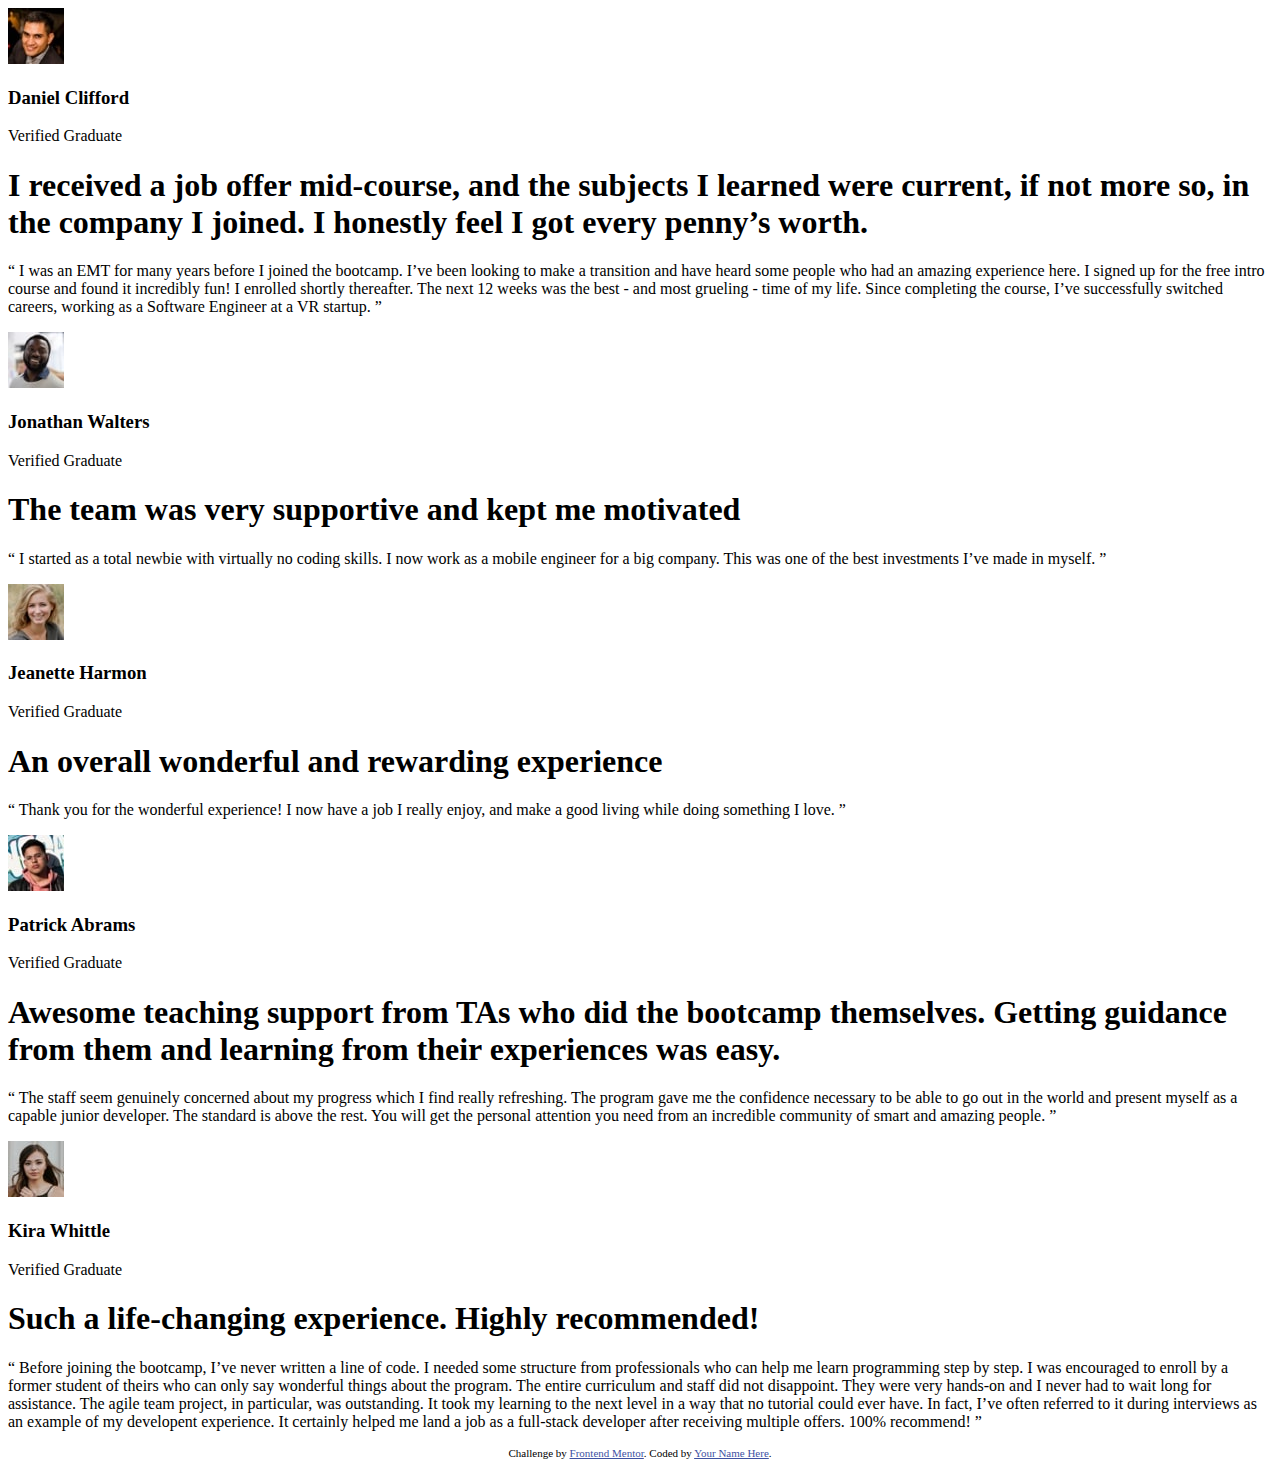
==== index.html @ 71cd8819 "Add files via upload" ====
<!DOCTYPE html>
<html lang="en">
<head>
  <meta charset="UTF-8">
  <meta name="viewport" content="width=device-width, initial-scale=1.0"> <!-- displays site properly based on user's device -->

  <link rel="icon" type="image/png" sizes="32x32" href="./images/favicon-32x32.png">
  
  <title>Frontend Mentor | [Challenge Name Here]</title>

  <!-- Feel free to remove these styles or customise in your own stylesheet 👍 -->
  <style>
    .attribution { font-size: 11px; text-align: center; }
    .attribution a { color: hsl(228, 45%, 44%); }
  </style>
  <link rel="stylesheet" href="/CSS/style.css">
  <link
    href="https://fonts.googleapis.com/css2?family=Barlow+Semi+Condensed:ital,wght@0,500;0,600;1,500;1,600&display=swap"
    rel="stylesheet">
</head>
<body>
  <!-- TOP CONTAINER -->
  <div class="container">
    <div class="main">
      <div class="top-container">
        <div class="card card-big" id="daniel">
          <div class="top">
            <div class="img"><img src="/images/image-daniel.jpg" alt=""></div>
            <div class="description">
              <h3 class="name"> Daniel Clifford</h3>
              <p class="paragraph">Verified Graduate</p>
            </div>
          </div>
          <h1 class="quote">I received a job offer mid-course, and the subjects I learned were current, if not more so,
            in the company I joined. I honestly feel I got every penny’s worth.</h1>
          <p class="quote-paragraph">“ I was an EMT for many years before I joined the bootcamp. I’ve been looking to make a
            transition and have heard some people who had an amazing experience here. I signed up
            for the free intro course and found it incredibly fun! I enrolled shortly thereafter.
            The next 12 weeks was the best - and most grueling - time of my life. Since completing
            the course, I’ve successfully switched careers, working as a Software Engineer at a VR startup. ”</p>
        </div>
    
    
        <div class="card card-small" id="jonathan">
          <div class="top">
            <div class="img"><img src="/images/image-jonathan.jpg" alt=""></div>
            <div class="description">
              <h3 class="name"> Jonathan Walters</h3>
              <p class="paragraph">Verified Graduate</p>
            </div>
          </div>
          <h1 class="quote">The team was very supportive and kept me motivated</h1>
          <p class="quote-paragraph">“ I started as a total newbie with virtually no coding skills. I now work as a mobile
            engineer
            for a big company. This was one of the best investments I’ve made in myself. ”</p>
        </div>
      </div>
    
      <!-- end of top container -->
    
    
    
      <!-- BOT container -->
      <div class="bot-container">
        <div class="card card-small" id="bot-card-jeanette">
          <div class="top">
            <div class="img"><img src="/images/image-jeanette.jpg" alt=""></div>
            <div class="description">
              <h3 class="name"> Jeanette Harmon</h3>
              <p class="paragraph">Verified Graduate</p>
            </div>
          </div>
          <h1 class="quote">An overall wonderful and rewarding experience
          </h1>
          <p class="quote-paragraph">“ Thank you for the wonderful experience! I now have a job I really enjoy, and make a
            good living
            while doing something I love. ”</p>
        </div>

        
        <div class="card card-big" id="bot-card-patrick">
          <div class="top">
            <div class="img"><img src="/images/image-patrick.jpg" alt=""></div>
            <div class="description">
              <h3 class="name"> Patrick Abrams</h3>
              <p class="paragraph">Verified Graduate</p>
            </div>
          </div>
          <h1 class="quote">Awesome teaching support from TAs who did the bootcamp themselves. Getting guidance from them
            and
            learning from their experiences was easy.</h1>
          <p class="quote-paragraph">“ The staff seem genuinely concerned about my progress which I find really refreshing.
            The program
            gave me the confidence necessary to be able to go out in the world and present myself as a capable
            junior developer. The standard is above the rest. You will get the personal attention you need from
            an incredible community of smart and amazing people. ”
          </p>
        </div>
    
    
      </div>
      <!-- end of BOT CONTAINER -->
    </div>
    <!-- end of main container -->
    <!-- SIDE -->
    <div class="side">
      <div class="card card-5">
        <div class="top">
          <div class="img"><img src="/images/image-kira.jpg" alt=""></div>
          <div class="description">
            <h3 class="name"> Kira Whittle</h3>
            <p class="paragraph">Verified Graduate</p>
          </div>
        </div>
        <h1 class="quote">Such a life-changing experience. Highly recommended!</h1>
        <p class="quote-paragraph">“ Before joining the bootcamp, I’ve never written a line of code. I needed some structure
          from
          professionals who can help me learn programming step by step. I was encouraged to enroll by a former
          student of theirs who can only say wonderful things about the program. The entire curriculum and staff
          did not disappoint. They were very hands-on and I never had to wait long for assistance. The agile team
          project, in particular, was outstanding. It took my learning to the next level in a way that no tutorial
          could ever have. In fact, I’ve often referred to it during interviews as an example of my developent
          experience. It certainly helped me land a job as a full-stack developer after receiving multiple offers.
          100% recommend! ”</p>
      </div>
    </div>
  
    <!-- end of side container -->
    </div>
    


  <div class="attribution">
    Challenge by <a href="https://www.frontendmentor.io?ref=challenge" target="_blank">Frontend Mentor</a>. 
    Coded by <a href="#">Your Name Here</a>.
  </div>
</body>
</html>
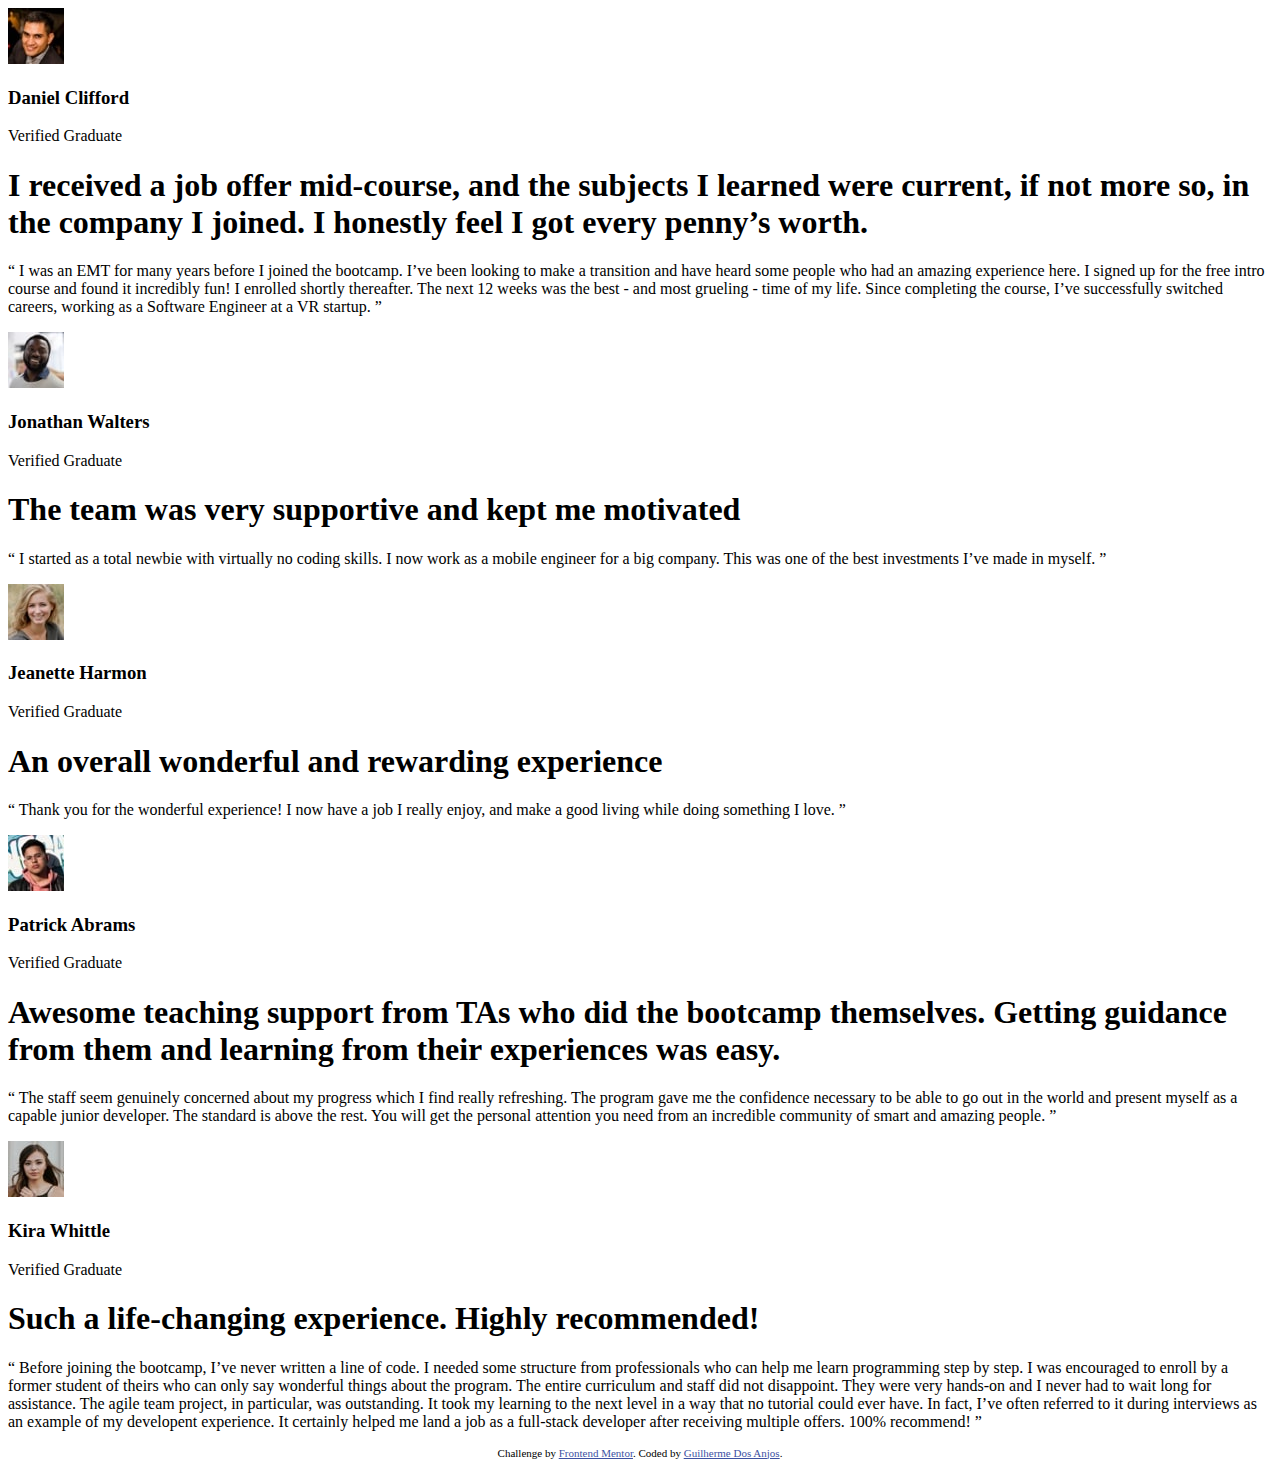
==== commit 64771dad: "Add files via upload" ====
--- a/index.html
+++ b/index.html
@@ -6,7 +6,7 @@
 
   <link rel="icon" type="image/png" sizes="32x32" href="./images/favicon-32x32.png">
   
-  <title>Frontend Mentor | [Challenge Name Here]</title>
+  <title>Frontend Mentor | Testimonials Grid</title>
 
   <!-- Feel free to remove these styles or customise in your own stylesheet 👍 -->
   <style>
@@ -132,7 +132,7 @@
 
   <div class="attribution">
     Challenge by <a href="https://www.frontendmentor.io?ref=challenge" target="_blank">Frontend Mentor</a>. 
-    Coded by <a href="#">Your Name Here</a>.
+    Coded by <a href="#">Guilherme Dos Anjos</a>.
   </div>
 </body>
 </html>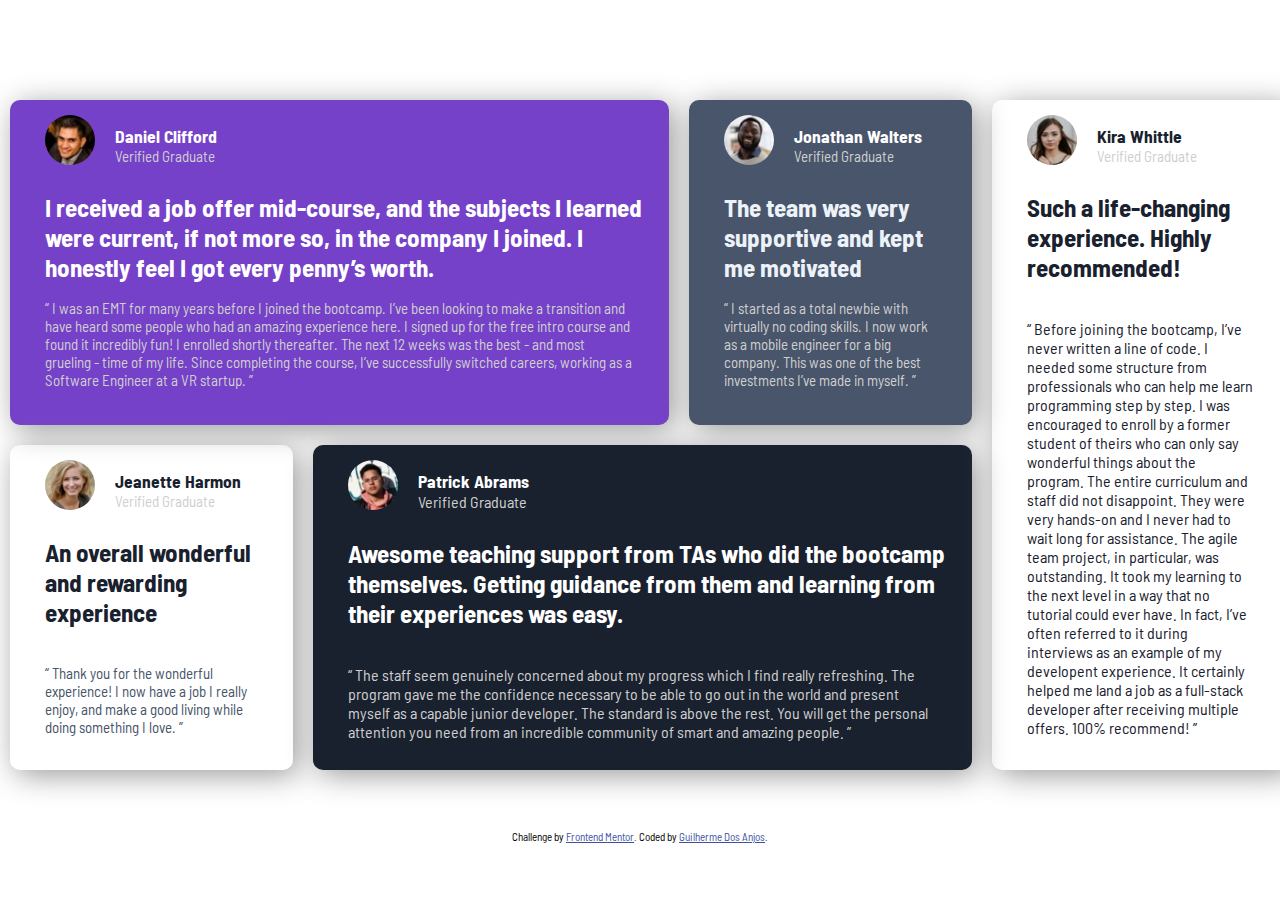
==== commit 9cb7567a: "Add files via upload" ====
--- a/index.html
+++ b/index.html
@@ -13,7 +13,7 @@
     .attribution { font-size: 11px; text-align: center; }
     .attribution a { color: hsl(228, 45%, 44%); }
   </style>
-  <link rel="stylesheet" href="/CSS/style.css">
+  <link rel="stylesheet" href="style.css">
   <link
     href="https://fonts.googleapis.com/css2?family=Barlow+Semi+Condensed:ital,wght@0,500;0,600;1,500;1,600&display=swap"
     rel="stylesheet">
--- a/style.css
+++ b/style.css
@@ -0,0 +1,198 @@
+
+html {
+  font-size: 62.5%;
+}
+
+body {
+  margin: 0;
+  padding: 0;
+  font-family: "Barlow Semi Condensed", sans-serif;
+  background-color: gray: hsl(0, 0%, 81%);
+}
+
+/* END COMMON STYLES ================================= */
+
+/* CONTAINER */
+.container {
+  display: flex;
+  align-items: center;
+  justify-content: center;
+  margin: auto;
+  margin-top: 10vh;
+  margin-bottom: 10vh;
+  padding: 1rem;
+  box-sizing: border-box;
+  width: 130rem;
+  height: 65rem;
+}
+/* END COPNTAINER */
+
+/* MAIN CONTAINER */
+.main {
+  width: 90%;
+  height: 55%;
+  display: flex;
+  flex-direction: row;
+  align-self: flex-start;
+  justify-content: space-between;
+  flex-wrap: wrap;
+}
+
+/* TOP */
+.top-container {
+  /* border: 2px solid green; */
+  display: flex;
+  align-self: flex-start;
+}
+
+/* END OF TOP */
+
+/* bot */
+.bot-container {
+  display: flex;
+  align-self: flex-end;
+  justify-content: flex-end;
+  /* border: solid 2px greenyellow; */
+}
+/* END OF BOT */
+
+/* side */
+.side {
+  width: 20%;
+  display: flex;
+  align-self: flex-start;
+  width: 35rem;
+  height: 67rem;
+}
+.card-5 {
+  display: flex;
+  flex-direction: column;
+}
+
+/* END OF SIDE */
+
+/* cards */
+.card {
+  /* border: 2px solid purple; */
+  font-size: 1.2rem;
+  box-sizing: border-box;
+  border-radius: 1rem;
+  padding: 1.5rem;
+  text-align: left;
+  box-shadow: .5rem .5rem 3rem  rgb(153, 153, 153);
+}
+
+.card img {
+  border-radius: 5rem;
+  width: 5rem;
+}
+
+.card-big {
+  width: 70%;
+  height: 32.5rem;
+  margin-bottom: 2rem;
+  margin-right: 2rem;
+}
+
+.card-small {
+  width: 30%;
+  margin-bottom: 2rem;
+  margin-right: 2rem;
+}
+
+.quote {
+  font-size: 2.5rem;
+  position: relative;
+  margin-left: 2rem;
+  text-align: left;
+}
+
+.quote-paragraph {
+  margin: 0 2rem;
+  font-size: 1.5rem;
+  position: relative;
+  top: 2rem;
+}
+.side .quote-paragraph {
+  font-size: 1.6rem;
+}
+
+.top-container .quote-paragraph {
+  position: relative;
+  top: 0;
+}
+.top {
+  display: flex;
+  flex-direction: row;
+  margin-left: 2rem;
+}
+
+.description {
+  font-size: 1.5rem;
+  display: flex;
+  flex-direction: column;
+  align-self: center;
+  margin: 1rem 2rem;
+}
+
+.description p,
+h3 {
+  margin: 0;
+}
+
+/* STYLES */
+.paragraph {
+  color: hsl(0, 0%, 81%);
+}
+#daniel {
+  background-color: hsl(263, 55%, 52%);
+  color: hsl(0, 0%, 100%);
+}
+#daniel .quote-paragraph {
+  color: hsl(0, 0%, 81%);;
+}
+
+
+#jonathan {
+  background-color: hsl(217, 19%, 35%);
+  color: hsl(210, 46%, 95%);
+}
+
+#jonathan .quote-paragraph {
+  color:hsl(0, 0%, 81%)
+}
+
+
+
+#bot-card-patrick {
+  background-color: hsl(219, 29%, 14%);
+  color: hsl(0, 0%, 81%)
+}
+#bot-card-patrick .quote, .name {
+  color: hsl(0, 0%, 100%)
+}
+#bot-card-patrick p {
+  font-size: 1.6rem;
+}
+
+
+
+
+#bot-card-jeanette {
+  color:  hsl(219, 29%, 14%)
+}
+#bot-card-jeanette .name{
+  color:  hsl(219, 29%, 14%)
+}
+#bot-card-jeanette .quote-paragraph{
+  color:  hsl(217, 19%, 35%)
+}
+
+.side {
+ color: hsl(219, 29%, 14%);
+}
+.side .name{
+ color: hsl(219, 29%, 14%);
+}
+/* end of cards */
+
